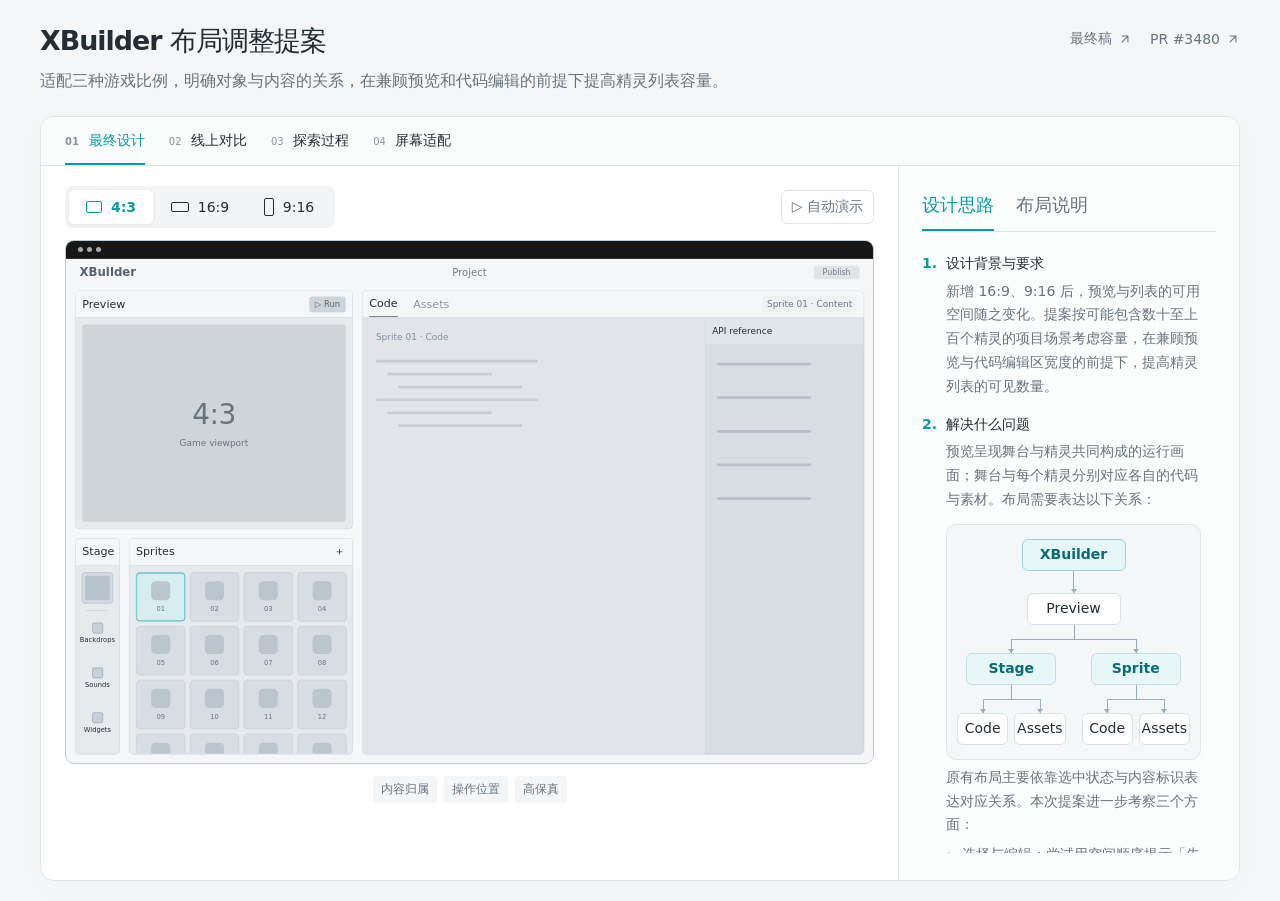
==== design-sharing/XBuilder 多比例布局推演/index.html @ 753c803b "docs: 新增 XBuilder 多比例布局推演分享" ====
<!doctype html>
<html lang="zh-CN">
<head>
  <meta charset="utf-8">
  <meta name="viewport" content="width=device-width, initial-scale=1">
  <meta name="theme-color" content="#f5f6f7">
  <meta name="description" content="从新增游戏比例出发，推演 XBuilder 的布局、内容归属与空间取舍。支持原型动画、线上对比与多屏幕适配演示。">
  <title>XBuilder · 多比例布局推演</title>
  <link rel="icon" href="data:image/svg+xml,%3Csvg xmlns='http://www.w3.org/2000/svg' viewBox='0 0 32 32'%3E%3Crect width='32' height='32' rx='8' fill='%2327bac7'/%3E%3Cpath d='M8 8h7v7H8zm9 0h7v16h-7zM8 17h7v7H8z' fill='white'/%3E%3C/svg%3E">
  <link rel="stylesheet" href="./assets/styles.css?v=briefing-scroll">
</head>
<body>
  <div class="page">
    <header class="intro">
      <div><h1>XBuilder 布局调整提案</h1><p class="lead">适配三种游戏比例，明确对象与内容的关系，在兼顾预览和代码编辑的前提下提高精灵列表容量。</p></div>
      <nav class="header-links" aria-label="相关链接"><a href="https://builder-rn12ofm80-xgo-team.vercel.app/" target="_blank" rel="noopener">最终稿<svg class="link-arrow" viewBox="0 0 24 24" fill="none" stroke="currentColor" stroke-width="1.75" stroke-linecap="round" stroke-linejoin="round" aria-hidden="true" focusable="false"><path d="M7 17 17 7M7 7h10v10"/></svg></a><a href="https://github.com/goplus/builder/pull/3480" target="_blank" rel="noopener">PR #3480<svg class="link-arrow" viewBox="0 0 24 24" fill="none" stroke="currentColor" stroke-width="1.75" stroke-linecap="round" stroke-linejoin="round" aria-hidden="true" focusable="false"><path d="M7 17 17 7M7 7h10v10"/></svg></a></nav>
    </header>

    <main>
      <section class="demo" aria-label="交互布局演示">
        <nav class="mode-nav" aria-label="演示章节">
          <button type="button" data-mode="design" class="active" aria-pressed="true"><span>01</span> 最终设计</button>
          <button type="button" data-mode="compare" aria-pressed="false"><span>02</span> 线上对比</button>
          <button type="button" data-mode="explore" aria-pressed="false"><span>03</span> 探索过程</button>
          <button type="button" data-mode="adapt" aria-pressed="false"><span>04</span> 屏幕适配</button>
        </nav>
        <div class="demo-grid">
          <div class="visual-column">
            <div class="control-row">
              <div class="ratios" role="group" aria-label="项目视口比例">
                <button type="button" data-ratio="4:3" class="active" aria-pressed="true"><span class="ratio-shape classic" aria-hidden="true"></span>4:3</button>
                <button type="button" data-ratio="16:9" aria-pressed="false"><span class="ratio-shape wide" aria-hidden="true"></span>16:9</button>
                <button type="button" data-ratio="9:16" aria-pressed="false"><span class="ratio-shape portrait" aria-hidden="true"></span>9:16</button>
              </div>
              <button type="button" id="play" class="play-control" aria-pressed="false"><span aria-hidden="true">▷</span> 自动演示</button>
            </div>
            <div id="secondary-controls" class="secondary-controls"></div>
            <div class="browser-shell">
              <div class="browser-bar"><div class="browser-dots" aria-hidden="true"><i></i><i></i><i></i></div></div>
              <div id="canvas-wrap" class="canvas-wrap">
                <div id="canvas" class="canvas" lang="en">
                  <div class="mock-navigation"><strong>XBuilder</strong><span>Project</span><span class="publish-label">Publish</span></div>
                  <div id="editor" class="block editor"><div class="panel-header"><span class="code-tab">Code</span><span class="asset-tabs">Assets</span><span id="owner" class="owner">Sprite 01 · Content</span></div><div class="code-paper"><span class="code-caption">Sprite 01 · Code</span><div class="skeleton-lines" aria-hidden="true"><i></i><i></i><i></i><i></i><i></i><i></i></div></div></div>
                  <div id="api" class="block api"><div class="panel-header">API reference</div><div class="api-placeholder" aria-hidden="true"><i></i><i></i><i></i><i></i><i></i></div></div>
                  <div id="preview" class="block preview"><div class="panel-header">Preview <div class="preview-actions"><span class="run-label">▷ Run</span></div></div><div class="preview-body"><div id="game-plane" class="game-plane"><span id="preview-ratio">4:3</span><small>Game viewport</small></div></div></div>
                  <div id="stage" class="block stage"><div class="panel-header">Stage</div><div class="stage-body"><button type="button" id="stage-root" class="stage-root" aria-label="View Stage content"><span></span></button><div class="stage-divider" aria-hidden="true"></div><div class="stage-actions"><span>Backdrops</span><span>Sounds</span><span>Widgets</span></div></div></div>
                  <div id="sprites" class="block sprites"><div class="panel-header">Sprites <span aria-hidden="true">＋</span></div><div id="sprite-list" class="sprite-list"></div></div>
                </div>
              </div>
            </div>
            <div class="focus-tools" role="group" aria-label="观察重点"><button type="button" data-focus="ownership" aria-pressed="false">内容归属</button><button type="button" data-focus="actions" aria-pressed="false">操作位置</button><button type="button" id="high-fidelity" aria-haspopup="dialog" aria-controls="high-fidelity-dialog">高保真</button></div>
          </div>
          <aside class="briefing" aria-label="设计与布局说明">
            <div class="briefing-tabs" role="tablist" aria-label="说明分类">
              <button type="button" id="briefing-title" role="tab" data-briefing="design" aria-controls="design-notes" aria-selected="true" tabindex="0">设计思路</button>
              <button type="button" id="layout-title" role="tab" data-briefing="layout" aria-controls="layout-notes" aria-selected="false" tabindex="-1">布局说明</button>
            </div>
            <div id="design-notes" role="tabpanel" aria-labelledby="briefing-title" tabindex="0">
            <ol>
              <li><strong>设计背景与要求</strong><p>新增 16:9、9:16 后，预览与列表的可用空间随之变化。提案按可能包含数十至上百个精灵的项目场景考虑容量，在兼顾预览与代码编辑区宽度的前提下，提高精灵列表的可见数量。</p></li>
              <li><strong>解决什么问题</strong>
                <p>预览呈现舞台与精灵共同构成的运行画面；舞台与每个精灵分别对应各自的代码与素材。布局需要表达以下关系：</p>
                <figure id="content-tree" class="content-tree" lang="en" role="img" aria-label="XBuilder contains Preview. Preview contains Stage and Sprite, each with its own Code and Assets.">
                  <div class="content-tree-art" aria-hidden="true">
                    <div class="tree-card tree-root">XBuilder</div>
                    <div class="tree-stem"></div>
                    <div class="tree-card tree-preview">Preview</div>
                    <div class="tree-branches">
                      <div class="tree-branch">
                        <div class="tree-card tree-object">Stage</div>
                        <div class="tree-leaves">
                          <div class="tree-card">Code</div>
                          <div class="tree-card">Assets</div>
                        </div>
                      </div>
                      <div class="tree-branch">
                        <div class="tree-card tree-object">Sprite</div>
                        <div class="tree-leaves">
                          <div class="tree-card">Code</div>
                          <div class="tree-card">Assets</div>
                        </div>
                      </div>
                    </div>
                  </div>
                </figure>
                <p>原有布局主要依靠选中状态与内容标识表达对应关系。本次提案进一步考察三个方面：</p>
                <ul class="tradeoff-points">
                  <li>选择与编辑：尝试用空间顺序提示「先选对象，再编辑内容」，让对象入口位于编辑区之前。</li>
                  <li>内容对应：加强对象入口与编辑区的位置联系，同时保留选中状态与内容标题。</li>
                  <li>作用范围：运行反馈出现在预览中，发布作用于整个项目，按这两种范围安排操作入口。</li>
                </ul>
                <p>这些是布局判断的依据；能否帮助用户理解与操作，仍需实际任务验证。</p>
              </li>
              <li><strong>设计决策与规范</strong>
                <ul class="tradeoff-points">
                  <li>三种视口采用近似等面积的设计基准：480 × 360、545 × 307、307 × 545；按可用空间等比缩放。</li>
                  <li>Stage 内容有限，竖版采用 120–144px 高度区间。</li>
                  <li>复用 88 × 88px 卡片设计尺寸，按整数列排布，避免横向裁切。</li>
                </ul>
              </li>
              <li><strong>图示与验证范围</strong><p>探索稿中的 Preview area 是预览面板占位，比例文字标示目标游戏比例。Code / Assets 概括对象的代码与素材，具体页签随对象变化。列表数量用于模拟空间占用，目前没有真实用户数据。</p></li>
            </ol>
            </div>
            <section id="layout-notes" class="narrative" role="tabpanel" aria-labelledby="layout-title" tabindex="0" hidden>
              <h2 id="case-title">横版布局</h2>
              <p id="case-summary">Stage、Sprites 在左，所属 Code 与资源在右。</p>
              <ul id="talking-points" class="talking-points"></ul>
            </section>
          </aside>
        </div>
      </section>

    </main>
  </div>
  <dialog id="high-fidelity-dialog" class="high-fidelity-dialog" aria-labelledby="high-fidelity-title">
    <header class="high-fidelity-header"><h2 id="high-fidelity-title">高保真</h2><form method="dialog"><button type="submit" autofocus>关闭</button></form></header>
    <img class="high-fidelity-image" src="./assets/high-fidelity.png?v=86436dc50c75" width="3024" height="1898" alt="XBuilder 高保真界面：预览、舞台和精灵列表在左，代码与 API Reference 在右。">
  </dialog>
  <script type="module" src="./assets/app.mjs"></script>
</body>
</html>
---- design-sharing/XBuilder 多比例布局推演/assets/styles.css ----
:root{--ink:#252d34;--muted:#67737d;--line:#e0e5e8;--accent:#079ba8;--accent-soft:#e7f6f7;--surface:#fff;--block:#e3e6e9;--motion:900ms cubic-bezier(.22,.7,.15,1);font-family:Inter,"PingFang SC","Microsoft YaHei",system-ui,sans-serif;color:var(--ink);background:#f5f6f7;font-synthesis:none}
*{box-sizing:border-box}body{margin:0}button,a{-webkit-tap-highlight-color:transparent}button{font:inherit;color:inherit;cursor:pointer}a{color:inherit;text-decoration:none}button:focus-visible,a:focus-visible{outline:3px solid #078e9b;outline-offset:4px}button:disabled{opacity:.38;cursor:not-allowed}button{border:0}button:hover:not(:disabled){filter:brightness(.97)}.page{max-width:1720px;padding:32px 40px 20px;margin:auto}.intro{display:flex;align-items:center;justify-content:space-between;gap:24px;margin-bottom:26px}.eyebrow{font-size:11px;letter-spacing:1.3px;font-weight:650;color:var(--muted);margin:0 0 12px;display:flex;align-items:center;gap:8px}.brand-mark{width:14px;height:14px;border-radius:3px;background:var(--accent);box-shadow:inset 5px 0 0 #91dde2}h1{font-size:clamp(26px,2.3vw,38px);line-height:1.3;letter-spacing:-1px;margin:0 0 10px;font-weight:680}.lead{font-size:14px;color:var(--muted);margin:0;line-height:1.8}.source-link{white-space:nowrap;font-size:12px;padding:10px 14px;border:1px solid var(--line);border-radius:7px;background:var(--surface)}.demo{border:1px solid var(--line);border-radius:14px;background:var(--surface);box-shadow:0 8px 30px #25323805;overflow:hidden}.mode-nav{display:flex;gap:24px;padding:0 24px;border-bottom:1px solid var(--line);background:#fafbfb}.mode-nav button{background:transparent;padding:18px 0 16px;border-bottom:2px solid transparent;font-size:13px}.mode-nav button span{font-size:10px;margin-right:5px;color:#8c959d}.mode-nav button.active{color:var(--accent);border-bottom-color:var(--accent);font-weight:650}.demo-grid{display:grid;grid-template-columns:minmax(0,1fr) 270px}.visual-column{padding:20px 24px 18px;min-width:0;border-right:1px solid var(--line)}.control-row{display:flex;justify-content:space-between;align-items:center;gap:12px;margin-bottom:12px}.ratios{display:flex;gap:5px;background:#f2f4f5;border-radius:8px;padding:4px}.ratios button{min-width:84px;padding:8px 11px;background:transparent;border-radius:5px;font-size:13px;display:flex;align-items:center;justify-content:center;gap:9px}.ratios button.active{color:var(--accent);background:#fff;box-shadow:0 1px 5px #24323813;font-weight:650}.ratio-shape{border:1.5px solid currentColor;border-radius:2px;display:block}.ratio-shape.classic{width:16px;height:12px}.ratio-shape.wide{width:18px;height:10px}.ratio-shape.portrait{width:10px;height:18px}.play-control{padding:7px 10px;font-size:12px;background:#fff;border:1px solid var(--line);border-radius:6px;color:var(--muted)}.play-control[aria-pressed=true]{background:var(--accent-soft);border-color:#b8e0e3;color:var(--accent)}.secondary-controls{display:flex;gap:6px;align-items:center;min-height:32px;margin-bottom:10px;flex-wrap:wrap}.secondary-controls:empty{display:none}.secondary-controls button{padding:6px 10px;background:#f4f5f6;border-radius:5px;font-size:11px;border:1px solid transparent}.secondary-controls button.active{border-color:#a9dfe3;color:var(--accent);background:var(--accent-soft)}.control-note{font-size:10px;color:var(--muted);margin-left:auto}.browser-shell{border:1px solid #dce2e6;background:#f5f6f8;border-radius:9px;overflow:hidden}.browser-bar{height:31px;display:flex;align-items:center;justify-content:space-between;gap:10px;padding:0 12px;background:#eef1f3;border-bottom:1px solid #dce2e6;font-size:10px;color:#697681}.browser-dots{display:flex;gap:4px}.browser-dots i{width:5px;height:5px;background:#bcc4cb;border-radius:50%}.canvas-wrap{position:relative;width:100%;overflow:hidden;transition:height var(--motion)}.canvas{position:absolute;top:0;left:0;transform-origin:0 0;background:#f5f6f8;--label-size:20px;--sub-size:14px}.mock-navigation{height:48px;display:flex;align-items:center;justify-content:space-between;padding:0 24px;font-size:18px;color:#737d86}.mock-navigation strong{font-size:21px;color:#58626c}.publish-label{padding:4px 16px;background:#e1e5e8;border-radius:5px;font-size:14px}.block{position:absolute;border:1px solid #cad1d7;border-radius:8px;background:#e7eaed;overflow:hidden;transition:left var(--motion),top var(--motion),width var(--motion),height var(--motion),box-shadow .25s,border-color .25s;will-change:left,top,width,height}.panel-header{height:48px;display:flex;align-items:center;gap:28px;padding:0 12px;background:#f5f6f7;border-bottom:1px solid #cfd5db;font-size:var(--label-size);white-space:nowrap;position:relative;z-index:2}.preview .panel-header{justify-content:space-between}.run-label{font-size:15px;background:#ced5da;padding:5px 10px;border-radius:5px;color:#58646d}.preview-body{height:calc(100% - 48px);padding:12px}.game-plane{width:100%;height:100%;border-radius:4px;background:#cfd4d9;display:flex;flex-direction:column;align-items:center;justify-content:center;color:#68747d}.game-plane>span{font-size:50px;font-weight:500;letter-spacing:-1px}.game-plane small{margin-top:12px;font-size:var(--sub-size)}.editor{background:#e6e9ec}.editor .panel-header{overflow:hidden}.code-tab{border-bottom:2px solid #65727b;height:100%;display:flex;align-items:center}.asset-tabs{color:#8c969f}.owner{font-size:var(--sub-size);margin-left:auto;color:#647981;background:#eef2f3;padding:5px 8px;border-radius:4px}.code-paper{position:absolute;top:48px;bottom:0;background:#e1e5e9;padding:24px;transition:left var(--motion),width var(--motion)}.code-caption{font-size:var(--sub-size);color:#81909a}.skeleton-lines{padding-top:32px;display:flex;flex-direction:column;gap:18px;max-width:340px;opacity:.48}.skeleton-lines i{display:block;background:#aab5bd;height:5px;border-radius:2px;width:85%}.skeleton-lines i:nth-child(3n+2){width:55%;margin-left:20px}.skeleton-lines i:nth-child(3n){width:65%;margin-left:40px}.api{background:#d7dde2;border-radius:0 0 8px 0}.api .panel-header{font-size:var(--sub-size);background:#e0e5e9}.api-placeholder{padding:32px 20px;display:flex;flex-direction:column;gap:55px}.api-placeholder i{height:5px;width:70%;background:#b6c0c8;border-radius:2px}.sprites .panel-header{justify-content:space-between;gap:0}.sprite-list{position:absolute;top:48px;bottom:0;left:0;right:0;overflow:hidden}.sprite-card{position:absolute;width:88px;height:88px;border:1px solid #bfc9d1;border-radius:7px;display:flex;align-items:center;justify-content:center;flex-direction:column;gap:8px;background:#d7dde2;color:#6a7680;transition:left var(--motion),top var(--motion),background .2s,border-color .2s;padding:0}.sprite-card>span:first-child{width:34px;height:34px;background:#bac5ce;border-radius:8px}.sprite-card>span:last-child{font-size:12px}.sprite-card.selected{background:#d6eef0;border-color:#43b6c0;box-shadow:inset 0 0 0 1px #43b6c0}.stage-body{position:absolute;top:48px;bottom:0;left:0;right:0;display:flex;align-items:center;justify-content:center}.stage-root{flex:none;width:56px;height:56px;margin:12px;background:#d4dbe0;border:1px solid #aebbc5;border-radius:6px;display:grid;place-items:center;padding:5px}.stage-root span{width:100%;height:100%;border-radius:3px;background:#b8c4cd}.stage-root.selected{border-color:#43b6c0;background:#d6eef0;box-shadow:inset 0 0 0 1px #43b6c0}.stage-actions{display:flex;flex:1;height:100%;min-width:0;align-items:center;justify-content:space-around}.stage-actions span{height:56px;width:56px;display:flex;flex-direction:column;align-items:center;justify-content:center;gap:5px;font-size:12px;border-radius:5px}.stage-actions span::before{content:"";width:17px;height:17px;border:1.5px solid #8798a5;border-radius:3px;background:#c9d1d8}.stage-actions span:hover{background:#cdd8df}.stage-divider{height:40px;width:1px;background:#c1cbd3;flex:none}.stage.vertical .stage-body{flex-direction:column;justify-content:flex-start}.stage.vertical .stage-actions{flex-direction:column;justify-content:flex-start;gap:24px;margin-top:12px}.stage.vertical .stage-divider{height:1px;width:40px}.motion-key{white-space:nowrap;display:flex;gap:5px;align-items:center}.motion-key i{width:6px;height:6px;border-radius:50%;background:#9db9bd}.focus-tools{display:flex;align-items:center;gap:7px;margin-top:12px;font-size:10px;flex-wrap:wrap}.focus-tools>span{color:var(--muted);margin-right:3px}.focus-tools button{background:#f3f5f6;border-radius:4px;padding:5px 8px;font-size:10px;color:#67767f}.focus-tools button[aria-pressed=true]{background:var(--accent-soft);color:var(--accent)}#reset-owner{margin-left:auto;background:transparent;color:var(--accent)}.canvas.focus-ownership .stage,.canvas.focus-ownership .sprites,.canvas.focus-ownership .editor{border-color:#299da8;box-shadow:0 0 0 3px #28a7b433}.canvas.focus-actions .preview,.canvas.focus-actions .stage,.canvas.focus-actions .sprites{border-color:#299da8;box-shadow:0 0 0 3px #28a7b433}.canvas.focus-actions .publish-label,.canvas.focus-actions .run-label{background:#b6e5e8;color:#297e88}.narrative{padding:27px 23px;background:#fcfdfd;display:flex;flex-direction:column}.narrative h2{font-size:23px;line-height:1.45;margin:0 0 14px;letter-spacing:-.5px}.narrative>p:not(.eyebrow){font-size:13px;line-height:1.85;color:var(--muted);margin:0}.takeaway{border-left:2px solid var(--accent);padding:0 0 0 12px;margin:22px 0}.takeaway>span{font-size:10px;font-weight:650;color:var(--accent);letter-spacing:.5px}.takeaway p{font-size:13px;line-height:1.75;margin:8px 0 0}.tradeoff{font-size:11px;line-height:1.8;color:var(--muted);margin-bottom:24px}.tradeoff strong{display:block;color:#43545f;font-size:11px;font-weight:600;margin-bottom:3px}.connection-dot{width:7px;height:7px;margin-top:6px;flex:none;background:var(--accent);border-radius:50%}.reasoning,.constraints{margin-top:42px}.section-heading .eyebrow{margin-bottom:8px}.section-heading h2{font-size:23px;letter-spacing:-.5px;margin:0 0 10px}.section-heading>p:last-child:not(.eyebrow){color:var(--muted);font-size:13px;line-height:1.8;margin:0}.principles-grid{display:grid;grid-template-columns:repeat(3,1fr);gap:16px;margin-top:20px}.principles-grid article{padding:22px;border:1px solid var(--line);border-radius:9px;background:#fff}.card-index{font-size:10px;color:var(--accent);letter-spacing:1px}.principles-grid h3,.constraint-notes h3{font-size:16px;margin:13px 0 9px;font-weight:600}.principles-grid p,.constraint-notes p{font-size:12px;line-height:1.9;color:var(--muted);margin:0}.constraints-grid{display:grid;grid-template-columns:1.1fr 1fr;gap:24px;margin-top:20px}.area-comparison{display:grid;grid-template-columns:repeat(3,1fr);gap:10px;background:#eef1f3;border-radius:9px;padding:22px 14px 16px;align-items:end}.area-item{display:flex;flex-direction:column;align-items:center;font-size:12px;gap:6px;text-align:center}.area-shape{border:1px solid #9dabb5;background:#cbd4dc;border-radius:4px;margin-bottom:8px}.shape-43{width:96px;height:72px}.shape-169{width:109px;height:61.4px}.shape-916{width:61.4px;height:109px}.area-item strong{font-weight:600}.area-item small{font-size:10px;color:var(--muted)}.area-comparison>p{grid-column:1/-1;text-align:center;color:var(--muted);font-size:10px;line-height:1.6;margin:10px 0 0}.constraint-notes{display:grid;gap:18px}.constraint-notes article{padding:4px 0 4px 20px;border-left:1px solid #ced9df}.mini-label{font-size:10px;color:var(--muted)}.constraint-notes h3{margin-top:7px}.consensus{display:grid;grid-template-columns:1fr 1fr;gap:30px;padding:28px 30px;background:#e9f3f4;border:1px solid #d6e8ea;border-radius:10px;margin-top:42px}.consensus .eyebrow{color:#527b80;margin-bottom:8px}.consensus h2{font-size:21px;margin:0}.consensus p{font-size:12px;line-height:1.8;margin:4px 0 8px;color:#47646c}.consensus p span{color:var(--accent);margin-right:6px}.header-links a:hover{color:#057780;text-decoration:underline}
.preview-body{display:flex;align-items:center;justify-content:center}.game-plane{flex:none;transition:width var(--motion),height var(--motion)}.canvas{transition:transform var(--motion),left var(--motion)}.canvas:not(.ready),.canvas:not(.ready) .block,.canvas:not(.ready) .game-plane,.canvas:not(.ready) .sprite-card,.canvas:not(.ready) .code-paper{transition:none}.intro{margin-bottom:20px}.page{padding-top:24px}.intro .eyebrow{margin-bottom:8px}.intro h1{font-size:clamp(26px,2.1vw,34px);margin-bottom:8px}.mode-nav button{padding-top:15px;padding-bottom:13px}
@media(min-width:1550px){.demo-grid{grid-template-columns:minmax(0,1fr) 320px}.narrative{padding:32px 28px}.narrative h2{font-size:26px}.narrative>p:not(.eyebrow),.takeaway p{font-size:14px}}
@media(max-width:1100px){.page{padding:26px 24px 16px}.demo-grid{grid-template-columns:minmax(0,1fr) 245px}.visual-column{padding:16px}.narrative{padding:22px 18px}.narrative h2{font-size:21px}.motion-key{display:none}.ratios button{min-width:70px}.owner{display:none}}
@media(max-width:800px){.intro{align-items:flex-start}.intro .source-link{display:none}.page{padding:22px 16px 10px}h1{font-size:27px}.lead{font-size:12px}.mode-nav{gap:0;justify-content:space-between;padding:0 14px}.mode-nav button{font-size:11px}.mode-nav button span{display:none}.demo-grid{display:block}.visual-column{border-right:0;border-bottom:1px solid var(--line);padding:14px}.narrative{padding:22px}.narrative h2{font-size:21px}.takeaway{margin:16px 0}.control-note{width:100%;margin-left:0}.principles-grid{grid-template-columns:1fr}.constraints-grid{grid-template-columns:1fr}.consensus{grid-template-columns:1fr;padding:22px;gap:14px}.reasoning,.constraints{margin-top:32px}.section-heading h2{font-size:21px}.focus-tools{gap:5px}#reset-owner{margin-left:0}.ratios button{min-width:62px;padding:7px}.play-control{font-size:10px}.browser-bar{font-size:9px}}
@media(prefers-reduced-motion:reduce){*,*::before,*::after{scroll-behavior:auto!important;transition:none!important;animation:none!important}}
.talking-points{padding-left:18px;margin:20px 0 28px;font-size:14px;line-height:1.8;color:var(--muted)}
:root{--browser-surround:#ced8df;--browser-chrome:#171717}
.browser-shell{background:var(--browser-surround);border-color:#bfcbd4;max-width:100%;margin-inline:auto}
.browser-bar{height:var(--browser-bar-height,20px);background:var(--browser-chrome);border-bottom-color:#303030;color:#f1f4f6}
.browser-dots i{background:#a8a8a8}
.canvas-wrap{background:var(--browser-surround);padding:0}
.canvas{top:0}
.talking-points li+li{margin-top:12px}
.narrative h2{font-size:22px}
.narrative>p:not(.eyebrow){font-size:16px;line-height:1.75}
.mode-nav button,.ratios button,.secondary-controls button,.play-control{font-size:14px}
.focus-tools button{font-size:12px}
.lead{font-size:16px}
.sprites.narrow .panel-header{padding-inline:6px}
.sprites.narrow .panel-header>span{display:none}
.narrative{margin:0;padding:0;border:0;border-radius:0}
.briefing{padding:27px 23px;background:#fcfdfd;min-width:0;min-height:0;display:flex;flex-direction:column;max-height:var(--briefing-height)}
.briefing-tabs{display:flex;gap:22px;border-bottom:1px solid var(--line);margin-bottom:20px;flex-shrink:0}
.briefing>[role=tabpanel]{min-height:0;overflow-y:auto;overscroll-behavior-y:contain;scrollbar-gutter:stable}
.briefing-tabs button{padding:0 0 12px;background:transparent;border-bottom:2px solid transparent;font-size:18px;font-weight:600;white-space:nowrap;color:var(--muted)}
.briefing-tabs button[aria-selected=true]{color:var(--accent);border-bottom-color:var(--accent)}
.briefing [hidden]{display:none}
.briefing ol{padding-left:20px;margin:0;display:grid;gap:14px}
.briefing li{padding-left:4px;font-size:14px;line-height:1.7}
.briefing li::marker{color:var(--accent);font-weight:600}
.briefing strong{font-size:14px;font-weight:600}
.briefing p{margin:4px 0 0;color:var(--muted)}
.briefing .tradeoff-points{padding-left:16px;margin:6px 0 0;color:var(--muted);display:grid;gap:8px}
.briefing .tradeoff-points li{padding-left:0}
.briefing .tradeoff-points li::marker{color:var(--muted);font-weight:400}
.briefing .narrative h2{font-size:18px;margin:0 0 10px}
.briefing .narrative p{font-size:14px}
.briefing .talking-points{margin:12px 0 0}
.content-tree{--tree-line:#9aadb3;width:100%;max-width:270px;margin:12px 0 6px;padding:14px 10px;background:#f4f7f8;border:1px solid var(--line);border-radius:10px}
.content-tree-art{display:flex;flex-direction:column;align-items:center}
.tree-card{position:relative;display:flex;align-items:center;justify-content:center;min-height:32px;padding:4px;background:var(--surface);border:1px solid #d8e1e4;border-radius:6px;color:var(--ink);font-size:.875rem;line-height:1.4;white-space:nowrap}
.tree-root{width:104px;font-weight:650;background:var(--accent-soft);border-color:#99d4d9;color:#066c75}
.tree-preview{width:94px;font-weight:500}
.tree-object{width:90px;max-width:100%;margin-inline:auto;background:var(--accent-soft);border-color:#c0dfe2;color:#066c75;font-weight:600}
.tree-stem{height:22px;border-left:1.5px solid var(--tree-line)}
.tree-branches,.tree-leaves{position:relative;display:grid;grid-template-columns:repeat(2,minmax(0,1fr));padding-top:28px}
.tree-branches{width:100%;gap:16px}
.tree-leaves{gap:6px}
.tree-leaves>.tree-card{padding-inline:1px}
.tree-branches::before,.tree-leaves::before{content:"";position:absolute;top:14px;border-top:1.5px solid var(--tree-line)}
.tree-branches::before{left:calc(25% - 4px);right:calc(25% - 4px)}
.tree-leaves::before{left:calc(25% - 1.5px);right:calc(25% - 1.5px)}
.tree-branches::after,.tree-leaves::after{content:"";position:absolute;left:50%;top:0;height:14px;border-left:1.5px solid var(--tree-line)}
.tree-object::before,.tree-leaves>.tree-card::before{content:"";position:absolute;left:50%;top:-15px;height:14px;border-left:1.5px solid var(--tree-line)}
.tree-card:not(.tree-root)::after{content:"";position:absolute;left:calc(50% - 3px);top:-5px;border-left:3px solid transparent;border-right:3px solid transparent;border-top:4px solid var(--tree-line)}
.mock-navigation{position:relative}
.mock-navigation>span:not(.publish-label){position:absolute;left:50%;transform:translateX(-50%)}
.preview-actions{display:flex;align-items:center;gap:12px}
.demo-grid{grid-template-columns:minmax(0,1fr) 340px}
.header-links{display:flex;gap:18px;align-self:flex-start;padding-top:6px;font-size:14px;color:var(--muted);white-space:nowrap}
.header-links a{display:inline-flex;align-items:center;gap:6px}
.link-arrow{width:14px;height:14px;flex:none}
.control-row{flex-wrap:wrap}
.focus-tools{justify-content:center}
.high-fidelity-dialog{width:min(1320px,calc(100vw - 32px));max-height:calc(100dvh - 32px);padding:0;border:1px solid var(--line);border-radius:12px;background:var(--surface);color:var(--ink);overflow:auto}
.high-fidelity-dialog::backdrop{background:color-mix(in srgb,var(--ink) 60%,transparent)}
.high-fidelity-header{position:sticky;top:0;display:flex;align-items:center;justify-content:space-between;gap:16px;padding:12px 16px;background:var(--surface);border-bottom:1px solid var(--line)}
.high-fidelity-header h2{margin:0;font-size:18px;font-weight:600}.high-fidelity-header button{padding:6px 12px;border-radius:5px;background:var(--accent-soft);color:var(--accent);font-size:14px}
.high-fidelity-image{display:block;width:auto;height:auto;max-width:100%;max-height:calc(100dvh - 96px);margin-inline:auto}
@media(max-width:800px){.intro{flex-direction:column;gap:12px}.header-links{padding-top:0}}
@media(max-width:1100px){.demo-grid{grid-template-columns:minmax(0,1fr) 320px}}
@media(max-width:800px){.mode-nav button,.ratios button,.secondary-controls button,.play-control{font-size:12px}.briefing{padding:22px 20px;max-height:none}.briefing>[role=tabpanel]{overflow-y:visible;scrollbar-gutter:auto}.lead{font-size:14px}}
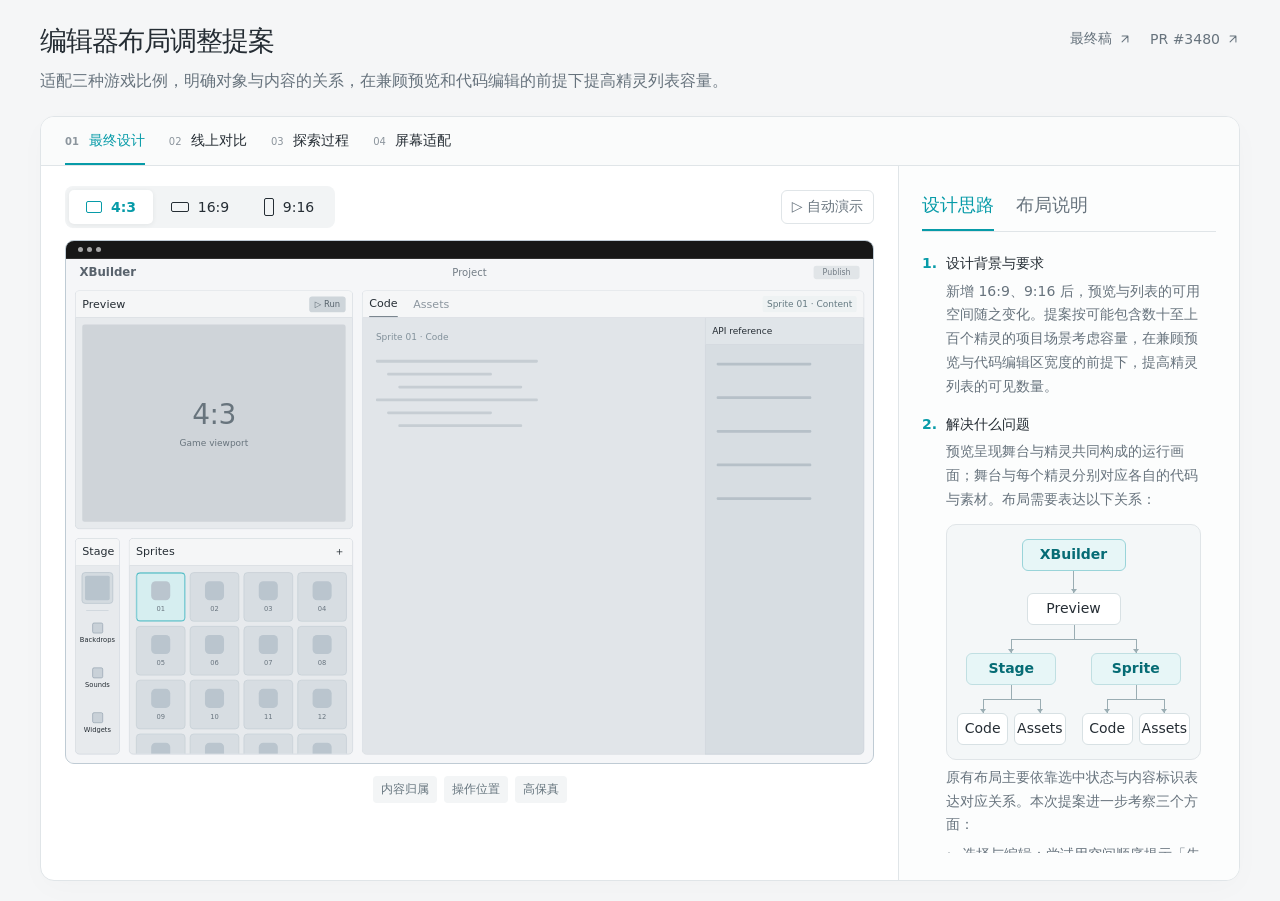
==== commit 3ab7e056: "feat: 更新 XBuilder 多比例布局推演" ====
--- a/design-sharing/XBuilder 多比例布局推演/index.html
+++ b/design-sharing/XBuilder 多比例布局推演/index.html
@@ -12,7 +12,7 @@
 <body>
   <div class="page">
     <header class="intro">
-      <div><h1>XBuilder 布局调整提案</h1><p class="lead">适配三种游戏比例，明确对象与内容的关系，在兼顾预览和代码编辑的前提下提高精灵列表容量。</p></div>
+      <div><h1>编辑器布局调整提案</h1><p class="lead">适配三种游戏比例，明确对象与内容的关系，在兼顾预览和代码编辑的前提下提高精灵列表容量。</p></div>
       <nav class="header-links" aria-label="相关链接"><a href="https://builder-rn12ofm80-xgo-team.vercel.app/" target="_blank" rel="noopener">最终稿<svg class="link-arrow" viewBox="0 0 24 24" fill="none" stroke="currentColor" stroke-width="1.75" stroke-linecap="round" stroke-linejoin="round" aria-hidden="true" focusable="false"><path d="M7 17 17 7M7 7h10v10"/></svg></a><a href="https://github.com/goplus/builder/pull/3480" target="_blank" rel="noopener">PR #3480<svg class="link-arrow" viewBox="0 0 24 24" fill="none" stroke="currentColor" stroke-width="1.75" stroke-linecap="round" stroke-linejoin="round" aria-hidden="true" focusable="false"><path d="M7 17 17 7M7 7h10v10"/></svg></a></nav>
     </header>
 
@@ -98,7 +98,7 @@
                   <li>复用 88 × 88px 卡片设计尺寸，按整数列排布，避免横向裁切。</li>
                 </ul>
               </li>
-              <li><strong>图示与验证范围</strong><p>探索稿中的 Preview area 是预览面板占位，比例文字标示目标游戏比例。Code / Assets 概括对象的代码与素材，具体页签随对象变化。列表数量用于模拟空间占用，目前没有真实用户数据。</p></li>
+              <li><strong>图示与验证范围</strong><p>灰色区域表示游戏画面，按所选比例等比缩放并居中显示。Code / Assets 概括对象的代码与素材，具体页签随对象变化。列表数量用于模拟空间占用，目前没有真实用户数据。</p></li>
             </ol>
             </div>
             <section id="layout-notes" class="narrative" role="tabpanel" aria-labelledby="layout-title" tabindex="0" hidden>
@@ -116,6 +116,6 @@
     <header class="high-fidelity-header"><h2 id="high-fidelity-title">高保真</h2><form method="dialog"><button type="submit" autofocus>关闭</button></form></header>
     <img class="high-fidelity-image" src="./assets/high-fidelity.png?v=86436dc50c75" width="3024" height="1898" alt="XBuilder 高保真界面：预览、舞台和精灵列表在左，代码与 API Reference 在右。">
   </dialog>
-  <script type="module" src="./assets/app.mjs"></script>
+  <script type="module" src="./assets/app.mjs?v=b806c9083c07"></script>
 </body>
 </html>
